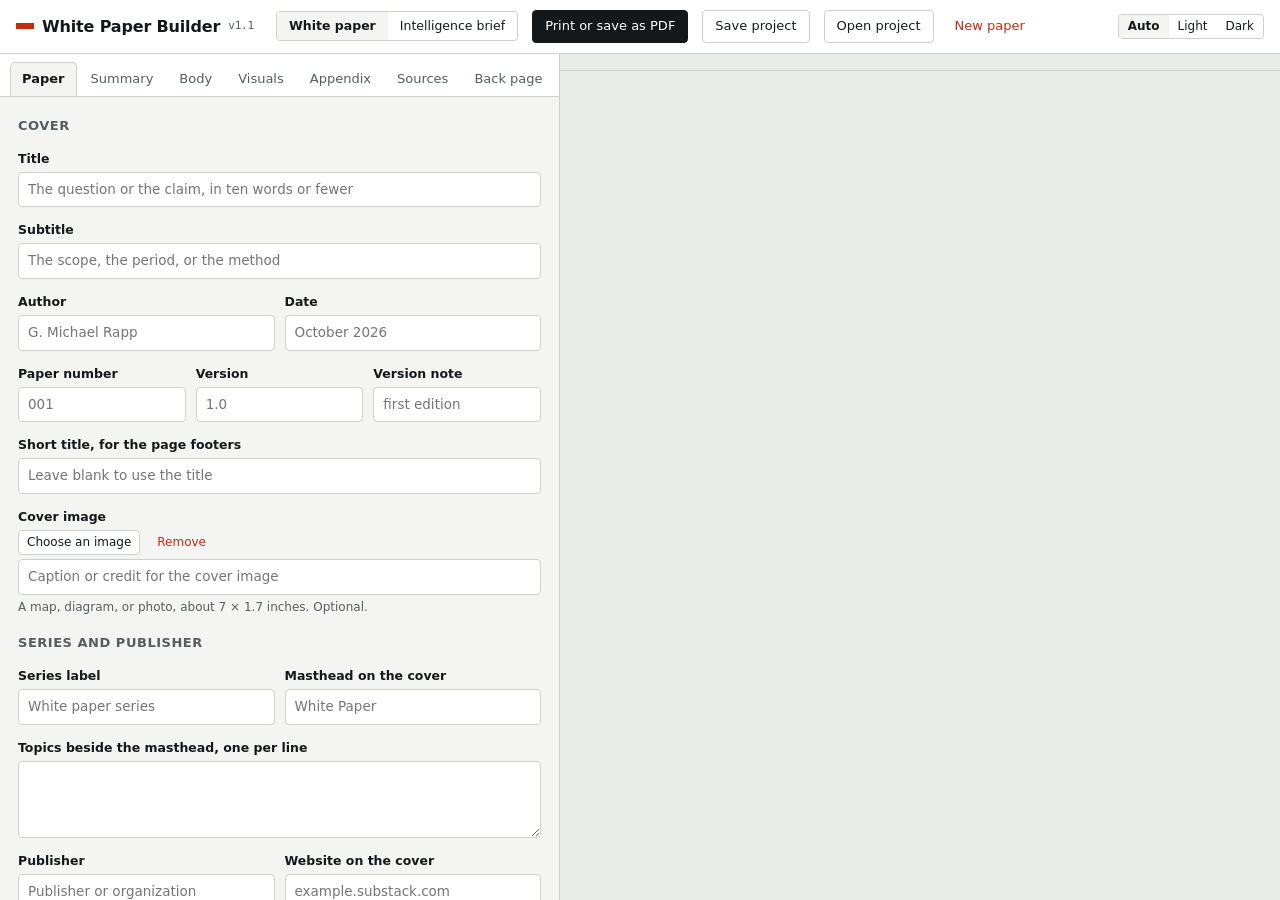
==== src/page.html @ c416ac26 "Organizing Files & Folders Reorg" ====
<!DOCTYPE html>
<html lang="en">
<head>
<meta charset="utf-8">
<!--
  White Paper Builder
  Copyright (c) 2026 G. Michael Rapp. MIT License; see LICENSE.

  Contains Paged.js (c) Coko Foundation, MIT License; the OSINT Citation Generator core,
  MIT License; IBM Plex fonts (c) IBM Corp., EB Garamond (c) The EB Garamond Project Authors,
  and Cormorant Garamond (c) The Cormorant Project Authors, SIL Open Font License 1.1. See NOTICE.md.
-->
<meta name="viewport" content="width=device-width, initial-scale=1">
<meta name="description" content="Write a white paper or an intelligence brief and get print-ready pages: cover, contents, numbered sections or stories, footnotes, OSINT citations, charts, tables, appendices, and page numbers. Runs entirely in your browser.">
<title>White Paper Builder</title>
<link rel="icon" href="data:image/svg+xml,%3Csvg xmlns='http://www.w3.org/2000/svg' viewBox='0 0 32 32'%3E%3Crect width='32' height='32' rx='5' fill='%2315181B'/%3E%3Crect x='7' y='7' width='8' height='3' fill='%23C42A14'/%3E%3Crect x='7' y='13' width='18' height='2' fill='%23F4F5F2'/%3E%3Crect x='7' y='18' width='18' height='2' fill='%23F4F5F2'/%3E%3Crect x='7' y='23' width='12' height='2' fill='%23F4F5F2'/%3E%3C/svg%3E">
<style id="fonts">
/*FONTS*/
</style>
<style>
:root {
  --bg: #E9EBE7; --surface: #FFFFFF; --ink: #15181B; --muted: #565C61; --line: #CDD1CB; --soft: #F4F5F2;
  --accent: #C42A14; --accent-ink: #FFFFFF; --accent-soft: #F7E3DF; --ok: #2A6637; --fix: #9E2219; --fix-bg: #FBE3E0; --check: #6F4B00; --check-bg: #FBEDC4; --note: #35566B; --note-bg: #E3EDF3;
  --ui: system-ui, -apple-system, 'Segoe UI', Roboto, 'Helvetica Neue', Arial, sans-serif; --mono: 'Plex Mono', ui-monospace, Menlo, Consolas, monospace;
}
@media (prefers-color-scheme: dark) {
  :root:not([data-theme="light"]) { --bg: #101213; --surface: #1A1D1F; --ink: #E6E8E4; --muted: #9CA3A7; --line: #30363A; --soft: #23272A; --accent: #F0806D; --accent-ink: #1A0B08; --accent-soft: #3A201B; --ok: #8FD19E; --fix: #FFA79C; --fix-bg: #3F1D1A; --check: #F2CD6B; --check-bg: #3A2E10; --note: #A9C9DB; --note-bg: #1C323E; color-scheme: dark; }
}
:root[data-theme="dark"] { --bg: #101213; --surface: #1A1D1F; --ink: #E6E8E4; --muted: #9CA3A7; --line: #30363A; --soft: #23272A; --accent: #F0806D; --accent-ink: #1A0B08; --accent-soft: #3A201B; --ok: #8FD19E; --fix: #FFA79C; --fix-bg: #3F1D1A; --check: #F2CD6B; --check-bg: #3A2E10; --note: #A9C9DB; --note-bg: #1C323E; color-scheme: dark; }
html, body { margin: 0; height: 100%; }
body { background: var(--bg); color: var(--ink); font-family: var(--ui); font-size: 14px; line-height: 1.45; }
[hidden] { display: none !important; }
#app { height: 100%; display: grid; grid-template-rows: auto minmax(0, 1fr); }
#app .bar { display: flex; flex-wrap: wrap; align-items: center; gap: 8px 14px; padding: 10px 16px; background: var(--surface); border-bottom: 1px solid var(--line); }
#app .bar h1 { margin: 0 8px 0 0; font-size: 16px; font-weight: 650; letter-spacing: -0.01em; display: flex; align-items: center; gap: 8px; }
#app .bar h1 .mk { width: 18px; height: 6px; background: var(--accent); display: inline-block; }
#app .bar .ver { font-family: var(--mono); font-size: 11px; font-weight: 500; color: var(--muted); }
#app .bar .grow { flex: 1 1 auto; }
#app .btn { font: inherit; font-size: 13px; font-weight: 500; padding: 6px 12px; border-radius: 4px; border: 1px solid var(--line); background: var(--surface); color: var(--ink); cursor: pointer; white-space: nowrap; }
#app .btn:hover { border-color: var(--ink); }
#app .btn:disabled { opacity: 0.5; cursor: default; }
#app .btn.primary { background: var(--ink); border-color: var(--ink); color: var(--surface); }
#app .btn.small { font-size: 12px; padding: 3px 8px; }
#app .btn.quiet { background: transparent; border-color: transparent; color: var(--accent); padding-inline: 6px; }
#app .btn.danger { color: var(--fix); }
#app .seg { display: inline-flex; border: 1px solid var(--line); border-radius: 4px; overflow: hidden; }
#app .seg label { position: relative; font-size: 12px; }
#app .seg input { position: absolute; opacity: 0; inset: 0; margin: 0; cursor: pointer; }
#app .seg span { display: block; padding: 3px 9px; }
#app .seg input:checked + span { background: var(--soft); font-weight: 600; }
#app .part { display: contents; }
#app .seg.kind span { padding: 5px 12px; font-size: 12.5px; }
#app .seg input:focus-visible + span { outline: 2px solid var(--accent); outline-offset: -2px; }
:focus-visible { outline: 2px solid var(--accent); outline-offset: 1px; }
#app .main { min-height: 0; display: grid; grid-template-columns: minmax(380px, 560px) minmax(0, 1fr); }
#app .editor { min-height: 0; display: grid; grid-template-rows: auto minmax(0, 1fr); background: var(--surface); border-right: 1px solid var(--line); }
#app .tabs { display: flex; gap: 2px; padding: 8px 10px 0; border-bottom: 1px solid var(--line); overflow-x: auto; }
#app .tabs button { font: inherit; font-size: 13px; padding: 7px 11px; border: 1px solid transparent; border-bottom: 0; border-radius: 5px 5px 0 0; background: transparent; color: var(--muted); cursor: pointer; white-space: nowrap; }
#app .tabs button[aria-selected="true"] { background: var(--soft); border-color: var(--line); color: var(--ink); font-weight: 600; margin-bottom: -1px; border-bottom: 1px solid var(--soft); }
#app .panes { min-height: 0; overflow: auto; background: var(--soft); }
#app .pane { padding: 16px 18px 40px; display: flex; flex-direction: column; gap: 14px; }
#app .pane h2 { margin: 4px 0 0; font-size: 13px; font-weight: 650; letter-spacing: 0.04em; text-transform: uppercase; color: var(--muted); }
#app .field { display: flex; flex-direction: column; gap: 4px; min-width: 0; }
#app .field > label, #app .field .label { font-size: 12.5px; font-weight: 600; }
#app .hint { margin: 0; font-size: 12px; color: var(--muted); }
#app .row { display: grid; grid-template-columns: repeat(auto-fit, minmax(130px, 1fr)); gap: 10px; }
#app input[type="text"], #app input[type="url"], #app textarea, #app select { font: inherit; font-size: 13.5px; color: var(--ink); background: var(--surface); border: 1px solid var(--line); border-radius: 4px; padding: 7px 9px; width: 100%; min-width: 0; box-sizing: border-box; }
#app textarea { resize: vertical; line-height: 1.5; }
#app textarea.code { font-family: var(--mono); font-size: 12.5px; line-height: 1.6; tab-size: 2; }
#app textarea.big { min-height: 420px; }
#app input[type="color"] { width: 44px; height: 30px; padding: 0 2px; border: 1px solid var(--line); border-radius: 4px; background: var(--surface); }
#app .check { display: flex; gap: 8px; align-items: flex-start; font-size: 13px; }
#app .check input { margin-top: 2px; }
#app .toolbar { display: flex; flex-wrap: wrap; gap: 4px; position: sticky; top: 0; z-index: 2; padding: 6px 0; background: var(--soft); }
#app .toolbar .btn { font-size: 12px; padding: 3px 8px; }
#app details.help { border: 1px solid var(--line); border-radius: 5px; background: var(--surface); padding: 8px 12px; font-size: 12.5px; }
#app details.help summary { cursor: pointer; font-weight: 600; }
#app details.help table { width: 100%; border-collapse: collapse; margin-top: 8px; }
#app details.help td { padding: 4px 6px; border-top: 1px solid var(--line); vertical-align: top; }
#app details.help td:first-child { font-family: var(--mono); font-size: 12px; white-space: nowrap; }
#app .card { border: 1px solid var(--line); border-radius: 6px; background: var(--surface); padding: 12px; display: flex; flex-direction: column; gap: 10px; }
#app .card .top { display: flex; align-items: center; gap: 8px; }
#app .card .top .k { font-family: var(--mono); font-size: 12px; color: var(--muted); }
#app .card .top .grow { flex: 1; }
#app .srcs { display: flex; flex-direction: column; gap: 8px; }
#app .src { border: 1px solid var(--line); border-radius: 6px; background: var(--surface); padding: 8px 10px; display: grid; grid-template-columns: minmax(0, 1fr) auto; gap: 6px 10px; align-items: start; }
#app .src .key { font-family: var(--mono); font-size: 12.5px; width: 100%; padding: 3px 6px; }
#app .src .txt { grid-column: 1 / -1; font-family: 'Plex Serif', Georgia, serif; font-size: 13px; line-height: 1.45; overflow-wrap: anywhere; }
#app .src .acts { display: flex; gap: 4px; }
#app .filemsg { font-size: 12.5px; color: var(--ok); margin: 0; } .filemsg.bad { color: var(--fix); } .filemsg:empty { display: none; }
#app .view { min-height: 0; display: grid; grid-template-rows: auto minmax(0, 1fr); }
#app .viewbar { display: flex; flex-wrap: wrap; align-items: center; gap: 8px 14px; padding: 8px 16px; border-bottom: 1px solid var(--line); background: var(--bg); font-size: 12.5px; color: var(--muted); }
#app .viewbar .stat b { color: var(--ink); font-weight: 600; }
#app .viewbar .busy { color: var(--accent); }
#app .checks { margin: 0; padding: 0 16px; list-style: none; display: flex; flex-direction: column; gap: 5px; }
#app .checks li { display: grid; grid-template-columns: 52px minmax(0, 1fr); gap: 8px; align-items: start; font-size: 12.5px; color: var(--ink); }
#app .checks li button { font: inherit; border: 0; background: none; padding: 0; text-align: left; color: inherit; cursor: pointer; }
#app .checks li button:hover { text-decoration: underline; }
#app .tag { font-family: var(--mono); font-size: 10px; letter-spacing: 0.06em; text-transform: uppercase; padding: 1px 0; border-radius: 3px; text-align: center; margin-top: 1px; }
#app .tag.fix { background: var(--fix-bg); color: var(--fix); } .tag.check { background: var(--check-bg); color: var(--check); } .tag.note { background: var(--note-bg); color: var(--note); }
#app .checkwrap { padding: 8px 0 10px; border-bottom: 1px solid var(--line); background: var(--bg); max-height: 160px; overflow: auto; }
#app .checkwrap:empty { display: none; }
#app .scroller { min-height: 0; overflow: auto; padding: 20px 0 60px; }
#pages { margin: 0 auto; }
#pages .pagedjs_pages { display: flex; flex-direction: column; align-items: center; gap: 24px; }
#pages .pagedjs_page { box-shadow: 0 1px 3px rgba(0, 0, 0, 0.18), 0 6px 24px rgba(0, 0, 0, 0.08); }
#stage { position: absolute; left: -20000px; top: 0; width: 900px; visibility: hidden; }
#app .empty-view { margin: 40px auto; max-width: 420px; text-align: center; color: var(--muted); }
#app .status { min-height: 1.4em; font-size: 12.5px; color: var(--ok); }
#app .status.bad { color: var(--fix); }
@media (max-width: 900px) {
  #app { height: auto; }
  #app .main { grid-template-columns: minmax(0, 1fr); }
  #app .editor { border-right: 0; }
  #app .panes { overflow: visible; }
  #app .scroller { overflow-x: auto; }
}
@media print {
  html, body { height: auto; background: none; }
  #app { display: block; height: auto; }
  #app .bar, #app .editor, #app .viewbar, #app .checkwrap, #stage, #app .empty-view { display: none !important; }
  #app .main, #app .view { display: block; }
  #app .scroller { overflow: visible; padding: 0; }
  #pages { zoom: 1 !important; width: auto !important; }
  #pages .pagedjs_pages { display: block; }
  #pages .pagedjs_page { box-shadow: none; }
}
</style>
<script>
(function () { try { var t = JSON.parse(localStorage.getItem('wpb-theme-v1')); if (t === 'light' || t === 'dark') document.documentElement.setAttribute('data-theme', t); } catch (e) {} })();
</script>
</head>
<body>
<div id="app">
  <header class="bar">
    <h1><span class="mk"></span>White Paper Builder <span class="ver">v1.1</span></h1>
    <span class="seg kind" role="radiogroup" aria-label="What you are making">
      <label><input type="radio" name="kind" id="kindPaper" value="paper" checked><span>White paper</span></label>
      <label><input type="radio" name="kind" id="kindBrief" value="brief"><span>Intelligence brief</span></label>
    </span>
    <button type="button" class="btn primary" id="printBtn">Print or save as PDF</button>
    <button type="button" class="btn" id="saveBtn">Save project</button>
    <button type="button" class="btn" id="openBtn">Open project</button>
    <button type="button" class="btn quiet" id="newBtn">New paper</button>
    <input type="file" id="openPick" accept=".json,application/json" hidden>
    <span class="status" id="status" role="status"></span>
    <span class="grow"></span>
    <span class="seg" role="radiogroup" aria-label="Editor theme">
      <label><input type="radio" name="theme" id="themeAuto" value="auto" checked><span>Auto</span></label>
      <label><input type="radio" name="theme" id="themeLight" value="light"><span>Light</span></label>
      <label><input type="radio" name="theme" id="themeDark" value="dark"><span>Dark</span></label>
    </span>
  </header>

  <div class="main">
    <section class="editor" aria-label="Editor">
      <div class="tabs" role="tablist" id="tabs">
        <button type="button" role="tab" data-tab="paper" aria-selected="true">Paper</button>
        <button type="button" role="tab" data-tab="summary" aria-selected="false" data-only="paper">Summary</button>
        <button type="button" role="tab" data-tab="body" aria-selected="false">Body</button>
        <button type="button" role="tab" data-tab="visuals" aria-selected="false">Visuals</button>
        <button type="button" role="tab" data-tab="appendix" aria-selected="false" data-only="paper">Appendix</button>
        <button type="button" role="tab" data-tab="sources" aria-selected="false">Sources</button>
        <button type="button" role="tab" data-tab="back" aria-selected="false" data-only="paper">Back page</button>
      </div>
      <div class="panes" id="panes">

        <div class="pane" data-pane="paper">
          <div class="part" data-only="brief" hidden>
          <h2>Cover</h2>
          <div class="row">
            <div class="field"><label for="m-briefName">Name of the brief</label><input type="text" id="m-briefName" data-k="meta.briefName" placeholder="Global Warning"></div>
            <div class="field"><label for="m-bnumber">Brief number</label><input type="text" id="m-bnumber" data-k="meta.number" placeholder="030"></div>
            <div class="field"><label for="m-bdate">Date</label><input type="text" id="m-bdate" data-k="meta.date" placeholder="October 2026"></div>
          </div>
          <div class="field"><span class="label">Cover photo</span>
            <div class="row" style="grid-template-columns:auto auto 1fr;align-items:center"><button type="button" class="btn small" id="bcoverPick">Choose a photo</button><button type="button" class="btn small quiet" id="bcoverClear">Remove</button><span class="hint" id="bcoverInfo"></span></div>
            <input type="text" id="m-bcoverCaption" data-k="meta.coverCaption" placeholder="Photo credit (optional): photographer, source">
            <p class="hint">The photo fills the whole cover, to every edge. Upright, and at least 1700 pixels wide, prints best. The name and date sit on a dark fade at the bottom.</p></div>
          <h2>Inside</h2>
          <div class="field"><label for="m-colophon">Colophon, under "In this brief"</label><textarea id="m-colophon" data-k="meta.colophon" rows="3" placeholder="Who publishes the brief, alongside what, and the copyright line."></textarea></div>
          <div class="field"><label for="m-matterLabel">Heading of the why-it-matters box</label><input type="text" id="m-matterLabel" data-k="meta.matterLabel" placeholder="So, why does this matter?"></div>
          <div class="field"><label for="m-sourcesNote">Note under "Sources"</label><textarea id="m-sourcesNote" data-k="meta.sourcesNote" rows="2"></textarea><p class="hint">The sources print on the last page, numbered in the order they are first cited.</p></div>
          <h2>Look</h2>
          <div class="field"><label for="m-baccent">Accent color</label><input type="color" id="m-baccent" data-k="meta.accent"></div>
          </div>

          <div class="part" data-only="paper">
          <h2>Cover</h2>
          <div class="field"><label for="m-title">Title</label><input type="text" id="m-title" data-k="meta.title" placeholder="The question or the claim, in ten words or fewer"></div>
          <div class="field"><label for="m-subtitle">Subtitle</label><input type="text" id="m-subtitle" data-k="meta.subtitle" placeholder="The scope, the period, or the method"></div>
          <div class="row">
            <div class="field"><label for="m-author">Author</label><input type="text" id="m-author" data-k="meta.author" placeholder="G. Michael Rapp"></div>
            <div class="field"><label for="m-date">Date</label><input type="text" id="m-date" data-k="meta.date" placeholder="October 2026"></div>
          </div>
          <div class="row">
            <div class="field"><label for="m-number">Paper number</label><input type="text" id="m-number" data-k="meta.number" placeholder="001"></div>
            <div class="field"><label for="m-version">Version</label><input type="text" id="m-version" data-k="meta.version" placeholder="1.0"></div>
            <div class="field"><label for="m-versionNote">Version note</label><input type="text" id="m-versionNote" data-k="meta.versionNote" placeholder="first edition"></div>
          </div>
          <div class="field"><label for="m-shortTitle">Short title, for the page footers</label><input type="text" id="m-shortTitle" data-k="meta.shortTitle" placeholder="Leave blank to use the title"></div>
          <div class="field"><span class="label">Cover image</span>
            <div class="row" style="grid-template-columns:auto auto 1fr;align-items:center"><button type="button" class="btn small" id="coverPick">Choose an image</button><button type="button" class="btn small quiet" id="coverClear">Remove</button><span class="hint" id="coverInfo"></span></div>
            <input type="file" id="coverFile" accept="image/png,image/jpeg,image/gif,image/webp,image/svg+xml" hidden>
            <input type="text" id="m-coverCaption" data-k="meta.coverCaption" placeholder="Caption or credit for the cover image">
            <p class="hint">A map, diagram, or photo, about 7 × 1.7 inches. Optional.</p></div>
          <h2>Series and publisher</h2>
          <div class="row">
            <div class="field"><label for="m-series">Series label</label><input type="text" id="m-series" data-k="meta.series" placeholder="White paper series"></div>
            <div class="field"><label for="m-masthead">Masthead on the cover</label><input type="text" id="m-masthead" data-k="meta.masthead" placeholder="White Paper"></div>
          </div>
          <div class="field"><label for="m-tagline">Topics beside the masthead, one per line</label><textarea id="m-tagline" data-k="meta.tagline" rows="3"></textarea></div>
          <div class="row">
            <div class="field"><label for="m-publisher">Publisher</label><input type="text" id="m-publisher" data-k="meta.publisher" placeholder="Publisher or organization"></div>
            <div class="field"><label for="m-site">Website on the cover</label><input type="text" id="m-site" data-k="meta.site" placeholder="example.substack.com"></div>
          </div>
          <div class="field"><label for="m-url">Link to this paper, for "Cite as"</label><input type="url" id="m-url" data-k="meta.url" placeholder="https://example.substack.com/p/..."></div>
          <div class="field"><label for="m-aboutSeries">About the series (a box on the contents page)</label><textarea id="m-aboutSeries" data-k="aboutSeries" rows="3" placeholder="Two or three sentences: what the papers cover, who writes them, and how often a new one appears."></textarea></div>
          <h2>Look</h2>
          <div class="row" style="align-items:end">
            <div class="field"><label for="m-accent">Accent color</label><input type="color" id="m-accent" data-k="meta.accent"></div>
            <div class="field"><label for="m-paper">Page color</label><select id="m-paper" data-k="meta.paper"><option value="tinted">Off-white, as designed</option><option value="white">White, saves ink</option></select></div>
          </div>
          <label class="check"><input type="checkbox" id="m-sectionBreaks" data-k="meta.sectionBreaks"> <span>Start each numbered section on a new page</span></label>
          </div>
        </div>

        <div class="pane" data-pane="summary" hidden>
          <p class="hint">One page, about 300 words. Notes and citations work here too.</p>
          <div class="field"><label for="s-lead">The problem in brief</label><textarea id="s-lead" data-k="summary.lead" class="code" rows="6" data-cite></textarea><p class="hint">What is happening, and why it will still matter in five years. A blank line starts a new paragraph.</p></div>
          <div class="field"><label for="s-findings">Key findings, one per line</label><textarea id="s-findings" data-k="summary.findings" class="code" rows="5" data-cite></textarea><p class="hint">The main claim, the strongest evidence, and the consequence readers are most likely to miss. Numbered 01, 02, 03.</p></div>
          <div class="field"><label for="s-recs">Recommendations, one per line</label><textarea id="s-recs" data-k="summary.recommendations" class="code" rows="4" data-cite></textarea><p class="hint">Who should act, and what they should do. Numbered R1, R2, R3.</p></div>
        </div>

        <div class="pane" data-pane="body" hidden>
          <div class="toolbar" data-for="body"></div>
          <textarea id="t-body" data-k="body" class="code big" spellcheck="true" data-cite aria-label="Body text"></textarea>
          <details class="help" open><summary id="helpTitle">How to write the body</summary><table id="helpTable"></table></details>
        </div>

        <div class="pane" data-pane="visuals" hidden>
          <p class="hint">Charts, tables, timelines, key numbers, and images. Give each one a short name, then place it in the body or an appendix with [[name]] on a line of its own. Figures and tables are numbered in the order they appear.</p>
          <div class="row" id="addVisual"></div>
          <div id="visList" style="display:flex;flex-direction:column;gap:12px"></div>
        </div>

        <div class="pane" data-pane="appendix" hidden>
          <p class="hint">Each # heading starts Appendix A, B, C. ## headings are numbered A.1, A.2. [[rating-key]] adds the source rating key table.</p>
          <div class="toolbar" data-for="appendix"></div>
          <textarea id="t-appendix" data-k="appendix" class="code big" spellcheck="true" data-cite aria-label="Appendix text"></textarea>
        </div>

        <div class="pane" data-pane="sources" hidden>
          <p class="hint">Cite sources from your OSINT Citation Generator lists. In the generator, save your list to a file; open that file here. Each source gets a short key.</p>
          <p class="hint" data-only="paper">Write [@key] or [@key, p. 45] in the text: the first citation of a source prints in full in a footnote, later ones in short form.</p>
          <p class="hint" data-only="brief" hidden>Write [@key] in a story where you use the source. Nothing prints there: the source joins the numbered list on the last page, in order of first citation. [ORIGINAL STORY: @key] puts that label in front of its entry.</p>
          <div class="row" style="grid-template-columns:auto auto 1fr;align-items:center">
            <button type="button" class="btn" id="srcOpen">Open an OSINT list file</button>
            <button type="button" class="btn quiet" id="srcAddTyped">Add a source by hand</button>
            <span></span>
          </div>
          <input type="file" id="srcPick" accept=".json,application/json" multiple hidden>
          <p class="filemsg" id="srcMsg" role="status"></p>
          <div class="card" id="typedForm" hidden>
            <div class="field"><label for="ty-key">Key</label><input type="text" id="ty-key" placeholder="beckley-unrivaled"></div>
            <div class="field"><label for="ty-full">Full citation, as the first note should read</label><textarea id="ty-full" rows="3" placeholder='Michael Beckley, *Unrivaled* [Monograph] (Cornell University Press: 2018).'></textarea></div>
            <div class="field"><label for="ty-short">Short form, for later notes</label><input type="text" id="ty-short" placeholder="Beckley, *Unrivaled*."></div>
            <div class="row" style="grid-template-columns:auto auto 1fr"><button type="button" class="btn small primary" id="tySave">Add source</button><button type="button" class="btn small quiet" id="tyCancel">Cancel</button></div>
            <p class="hint">Use *asterisks* for italics. A page number in [@key, p. 4] goes before the final period.</p>
          </div>
          <div class="srcs" id="srcList"></div>
          <p class="hint" id="srcEmpty">No sources yet. You can still write notes by hand with ^[note text].</p>
        </div>

        <div class="pane" data-pane="back" hidden>
          <label class="check"><input type="checkbox" id="b-include" data-k="back.include"> <span>Add the "About this paper" page at the end</span></label>
          <div class="field"><label for="b-bio">Author biography</label><textarea id="b-bio" data-k="back.bio" rows="3" placeholder="Two sentences: background, and what qualifies the author to write this paper."></textarea></div>
          <div class="field"><label for="b-history">Version history, one per line: version | date | change</label><textarea id="b-history" data-k="back.history" class="code" rows="3" placeholder="1.0 | October 13, 2026 | First publication"></textarea></div>
          <div class="field"><label for="b-series">In this series, one per line: number | title | status or date</label><textarea id="b-series" data-k="back.series" class="code" rows="4" placeholder="001 | This paper's title | This paper"></textarea></div>
          <div class="field"><label for="b-license">Reuse and licensing terms</label><input type="text" id="b-license" data-k="back.license" placeholder="© 2026 Publisher name. All rights reserved."></div>
          <p class="hint">The "Cite as" line is built from the title, author, number, version, publisher, date, and link under Paper.</p>
        </div>
      </div>
    </section>

    <section class="view" aria-label="Pages">
      <div>
        <div class="viewbar"><span class="stat" id="viewStats"></span><span class="busy" id="busy" hidden>Laying out pages…</span></div>
        <ul class="checks checkwrap" id="checks" aria-label="Checks"></ul>
      </div>
      <div class="scroller" id="scroller"><div id="pages"></div><p class="empty-view" id="emptyView" hidden></p></div>
    </section>
  </div>
</div>
<div id="stage" aria-hidden="true"></div>

<script type="text/plain" id="paper-css">/*PAPERCSS*/</script>
<script type="text/plain" id="brief-css">/*BRIEFCSS*/</script>
<script id="pagedjs">/*PAGED*/</script>
<script id="osint">/*OSINT*/</script>
<script id="core">/*CORE*/</script>
<script id="ui">/*UI*/</script>
</body>
</html>
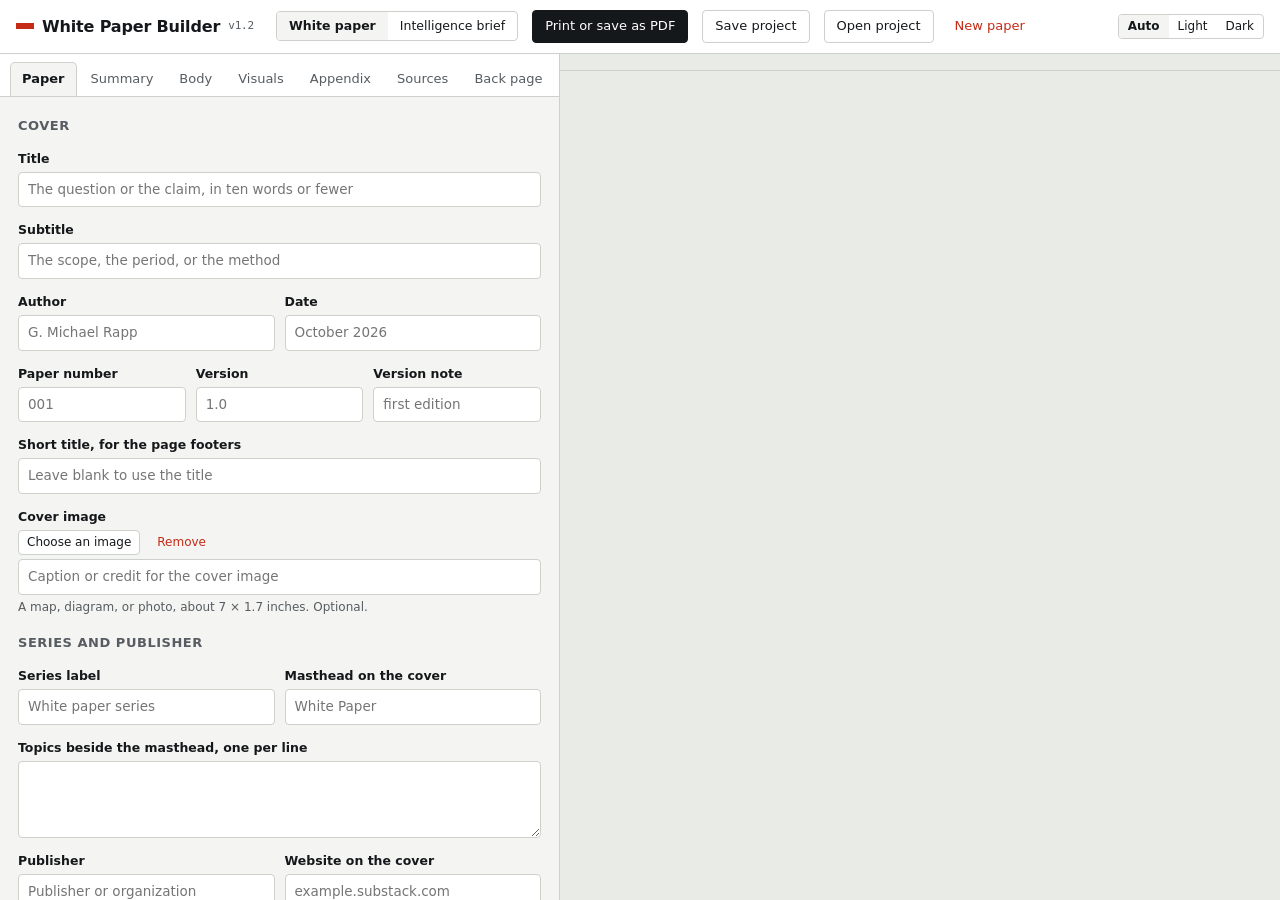
==== commit f9530f4a: "Updating Files v.1.2 Files and folders updated for v.1.2." ====
--- a/src/page.html
+++ b/src/page.html
@@ -133,7 +133,7 @@
 <body>
 <div id="app">
   <header class="bar">
-    <h1><span class="mk"></span>White Paper Builder <span class="ver">v1.1</span></h1>
+    <h1><span class="mk"></span>White Paper Builder <span class="ver">v1.2</span></h1>
     <span class="seg kind" role="radiogroup" aria-label="What you are making">
       <label><input type="radio" name="kind" id="kindPaper" value="paper" checked><span>White paper</span></label>
       <label><input type="radio" name="kind" id="kindBrief" value="brief"><span>Intelligence brief</span></label>
@@ -181,6 +181,7 @@
           <div class="field"><label for="m-colophon">Colophon, under "In this brief"</label><textarea id="m-colophon" data-k="meta.colophon" rows="3" placeholder="Who publishes the brief, alongside what, and the copyright line."></textarea></div>
           <div class="field"><label for="m-matterLabel">Heading of the why-it-matters box</label><input type="text" id="m-matterLabel" data-k="meta.matterLabel" placeholder="So, why does this matter?"></div>
           <div class="field"><label for="m-sourcesNote">Note under "Sources"</label><textarea id="m-sourcesNote" data-k="meta.sourcesNote" rows="2"></textarea><p class="hint">The sources print on the last page, numbered in the order they are first cited.</p></div>
+          <label class="check"><input type="checkbox" id="m-citeMarks" data-k="meta.citeMarks"> <span>Show each citation's source number in the text, linked to its entry under Sources. Notes are then marked *, †, ‡ so the two are not confused.</span></label>
           <h2>Look</h2>
           <div class="field"><label for="m-baccent">Accent color</label><input type="color" id="m-baccent" data-k="meta.accent"></div>
           </div>
@@ -253,7 +254,7 @@
         <div class="pane" data-pane="sources" hidden>
           <p class="hint">Cite sources from your OSINT Citation Generator lists. In the generator, save your list to a file; open that file here. Each source gets a short key.</p>
           <p class="hint" data-only="paper">Write [@key] or [@key, p. 45] in the text: the first citation of a source prints in full in a footnote, later ones in short form.</p>
-          <p class="hint" data-only="brief" hidden>Write [@key] in a story where you use the source. Nothing prints there: the source joins the numbered list on the last page, in order of first citation. [ORIGINAL STORY: @key] puts that label in front of its entry.</p>
+          <p class="hint" data-only="brief" hidden>Write [@key] in a story where you use the source. A small source number prints there, linked to the source's entry in the numbered list on the last page; sources are numbered in order of first citation. [ORIGINAL STORY: @key] puts that label in front of its entry. You can turn the numbers off under Brief.</p>
           <div class="row" style="grid-template-columns:auto auto 1fr;align-items:center">
             <button type="button" class="btn" id="srcOpen">Open an OSINT list file</button>
             <button type="button" class="btn quiet" id="srcAddTyped">Add a source by hand</button>
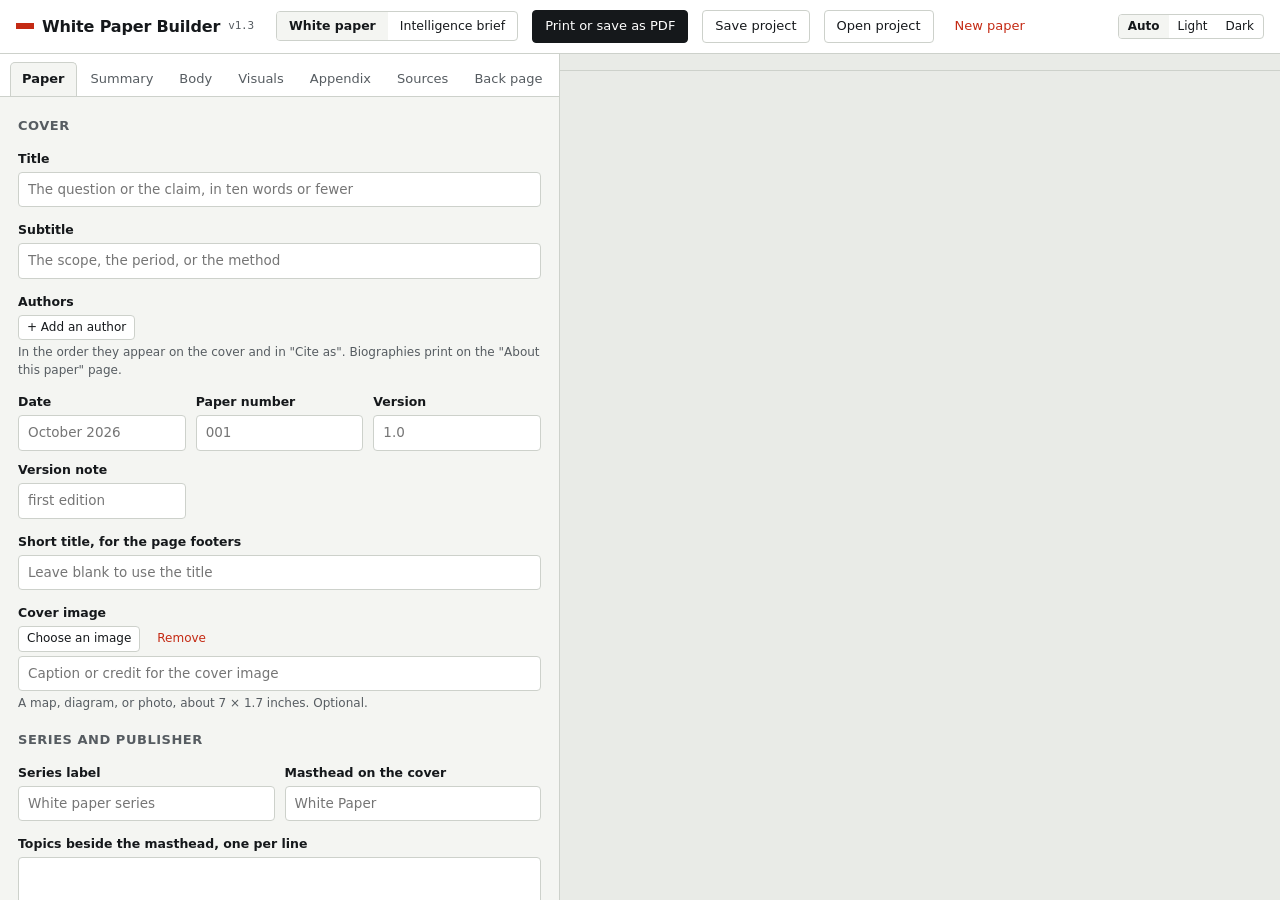
==== commit f76fb804: "Update for Biography Fields Updated biography fields." ====
--- a/src/page.html
+++ b/src/page.html
@@ -82,6 +82,13 @@
 #app .card .top { display: flex; align-items: center; gap: 8px; }
 #app .card .top .k { font-family: var(--mono); font-size: 12px; color: var(--muted); }
 #app .card .top .grow { flex: 1; }
+#app .authors { display: flex; flex-direction: column; gap: 8px; }
+#app .authors:empty { display: none; }
+#app .author { border: 1px solid var(--line); border-radius: 6px; background: var(--surface); padding: 10px; display: flex; flex-direction: column; gap: 8px; }
+#app .author .top { display: flex; align-items: center; gap: 6px; }
+#app .author .top .nm { flex: 1 1 auto; }
+#app .author .top .num { font-family: var(--mono); font-size: 12px; color: var(--muted); min-width: 16px; }
+#app .author .check { font-size: 12.5px; }
 #app .srcs { display: flex; flex-direction: column; gap: 8px; }
 #app .src { border: 1px solid var(--line); border-radius: 6px; background: var(--surface); padding: 8px 10px; display: grid; grid-template-columns: minmax(0, 1fr) auto; gap: 6px 10px; align-items: start; }
 #app .src .key { font-family: var(--mono); font-size: 12.5px; width: 100%; padding: 3px 6px; }
@@ -133,7 +140,7 @@
 <body>
 <div id="app">
   <header class="bar">
-    <h1><span class="mk"></span>White Paper Builder <span class="ver">v1.2</span></h1>
+    <h1><span class="mk"></span>White Paper Builder <span class="ver">v1.3</span></h1>
     <span class="seg kind" role="radiogroup" aria-label="What you are making">
       <label><input type="radio" name="kind" id="kindPaper" value="paper" checked><span>White paper</span></label>
       <label><input type="radio" name="kind" id="kindBrief" value="brief"><span>Intelligence brief</span></label>
@@ -190,11 +197,12 @@
           <h2>Cover</h2>
           <div class="field"><label for="m-title">Title</label><input type="text" id="m-title" data-k="meta.title" placeholder="The question or the claim, in ten words or fewer"></div>
           <div class="field"><label for="m-subtitle">Subtitle</label><input type="text" id="m-subtitle" data-k="meta.subtitle" placeholder="The scope, the period, or the method"></div>
+          <div class="field"><span class="label">Authors</span>
+            <div class="authors" id="authorList"></div>
+            <div><button type="button" class="btn small" id="addAuthor">+ Add an author</button></div>
+            <p class="hint">In the order they appear on the cover and in "Cite as". Biographies print on the "About this paper" page.</p></div>
           <div class="row">
-            <div class="field"><label for="m-author">Author</label><input type="text" id="m-author" data-k="meta.author" placeholder="G. Michael Rapp"></div>
             <div class="field"><label for="m-date">Date</label><input type="text" id="m-date" data-k="meta.date" placeholder="October 2026"></div>
-          </div>
-          <div class="row">
             <div class="field"><label for="m-number">Paper number</label><input type="text" id="m-number" data-k="meta.number" placeholder="001"></div>
             <div class="field"><label for="m-version">Version</label><input type="text" id="m-version" data-k="meta.version" placeholder="1.0"></div>
             <div class="field"><label for="m-versionNote">Version note</label><input type="text" id="m-versionNote" data-k="meta.versionNote" placeholder="first edition"></div>
@@ -275,11 +283,11 @@
 
         <div class="pane" data-pane="back" hidden>
           <label class="check"><input type="checkbox" id="b-include" data-k="back.include"> <span>Add the "About this paper" page at the end</span></label>
-          <div class="field"><label for="b-bio">Author biography</label><textarea id="b-bio" data-k="back.bio" rows="3" placeholder="Two sentences: background, and what qualifies the author to write this paper."></textarea></div>
+          <p class="hint">Each author's biography is written under Paper, with the author's name.</p>
           <div class="field"><label for="b-history">Version history, one per line: version | date | change</label><textarea id="b-history" data-k="back.history" class="code" rows="3" placeholder="1.0 | October 13, 2026 | First publication"></textarea></div>
           <div class="field"><label for="b-series">In this series, one per line: number | title | status or date</label><textarea id="b-series" data-k="back.series" class="code" rows="4" placeholder="001 | This paper's title | This paper"></textarea></div>
           <div class="field"><label for="b-license">Reuse and licensing terms</label><input type="text" id="b-license" data-k="back.license" placeholder="© 2026 Publisher name. All rights reserved."></div>
-          <p class="hint">The "Cite as" line is built from the title, author, number, version, publisher, date, and link under Paper.</p>
+          <p class="hint">The "Cite as" line is built from the title, authors, number, version, publisher, date, and link under Paper.</p>
         </div>
       </div>
     </section>
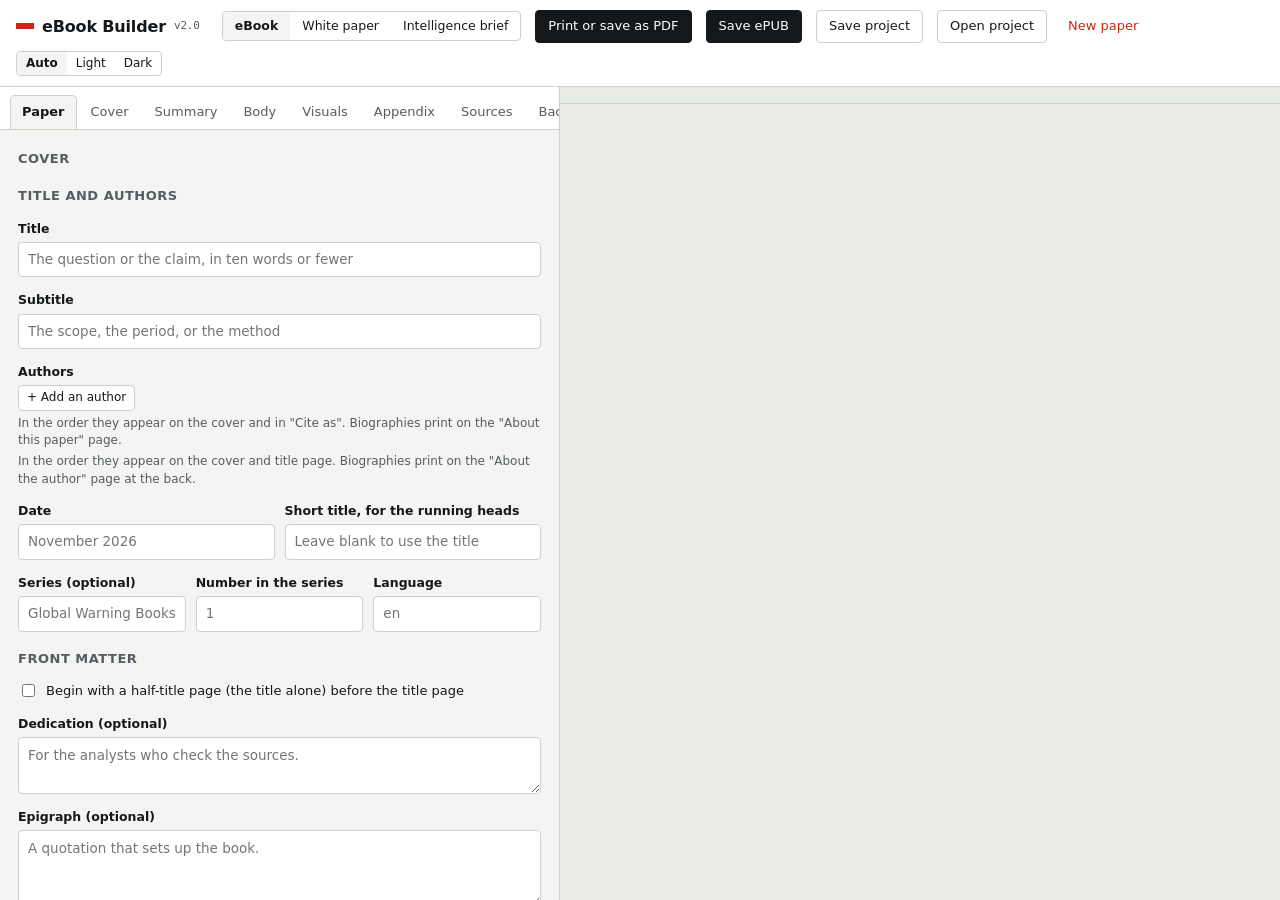
==== commit c300c066: "Revised" ====
--- a/src/page.html
+++ b/src/page.html
@@ -3,7 +3,7 @@
 <head>
 <meta charset="utf-8">
 <!--
-  White Paper Builder
+  eBook Builder (White Paper Builder, version 2)
   Copyright (c) 2026 G. Michael Rapp. MIT License; see LICENSE.
 
   Contains Paged.js (c) Coko Foundation, MIT License; the OSINT Citation Generator core,
@@ -11,8 +11,8 @@
   and Cormorant Garamond (c) The Cormorant Project Authors, SIL Open Font License 1.1. See NOTICE.md.
 -->
 <meta name="viewport" content="width=device-width, initial-scale=1">
-<meta name="description" content="Write a white paper or an intelligence brief and get print-ready pages: cover, contents, numbered sections or stories, footnotes, OSINT citations, charts, tables, appendices, and page numbers. Runs entirely in your browser.">
-<title>White Paper Builder</title>
+<meta name="description" content="Build an eBook, a white paper, or an intelligence brief: cover, front matter, contents, chapters, footnotes, OSINT citations, charts, and tables. Save it as a PDF, and an eBook as an ePUB too. Runs entirely in your browser.">
+<title>eBook Builder</title>
 <link rel="icon" href="data:image/svg+xml,%3Csvg xmlns='http://www.w3.org/2000/svg' viewBox='0 0 32 32'%3E%3Crect width='32' height='32' rx='5' fill='%2315181B'/%3E%3Crect x='7' y='7' width='8' height='3' fill='%23C42A14'/%3E%3Crect x='7' y='13' width='18' height='2' fill='%23F4F5F2'/%3E%3Crect x='7' y='18' width='18' height='2' fill='%23F4F5F2'/%3E%3Crect x='7' y='23' width='12' height='2' fill='%23F4F5F2'/%3E%3C/svg%3E">
 <style id="fonts">
 /*FONTS*/
@@ -94,6 +94,24 @@
 #app .src .key { font-family: var(--mono); font-size: 12.5px; width: 100%; padding: 3px 6px; }
 #app .src .txt { grid-column: 1 / -1; font-family: 'Plex Serif', Georgia, serif; font-size: 13px; line-height: 1.45; overflow-wrap: anywhere; }
 #app .src .acts { display: flex; gap: 4px; }
+#app .cover-grid { display: grid; grid-template-columns: minmax(150px, 220px) minmax(0, 1fr); gap: 16px; align-items: start; }
+#app .cover-prev { border: 1px solid var(--line); background: #1F2124; line-height: 0; box-shadow: 0 1px 3px rgba(0, 0, 0, 0.2), 0 6px 20px rgba(0, 0, 0, 0.12); }
+#app .cover-prev svg { display: block; width: 100%; height: auto; }
+#app .cover-ctl { display: flex; flex-direction: column; gap: 12px; min-width: 0; }
+#app .sliders { display: grid; gap: 6px; font-size: 12.5px; }
+#app .sliders label { display: grid; grid-template-columns: 112px minmax(0, 1fr); align-items: center; gap: 8px; }
+#app input[type="range"] { width: 100%; accent-color: var(--accent); }
+#app .sedit { border: 1px solid var(--accent); border-radius: 6px; background: var(--surface); padding: 12px; display: flex; flex-direction: column; gap: 10px; }
+#app .sedit .pv { border-radius: 4px; background: var(--soft); padding: 8px 10px; font-family: 'Plex Serif', Georgia, serif; font-size: 13px; line-height: 1.45; overflow-wrap: anywhere; }
+#app .sedit .pv .k { display: block; font-family: var(--ui); font-size: 11px; font-weight: 600; letter-spacing: 0.04em; text-transform: uppercase; color: var(--muted); margin-bottom: 2px; }
+#app .sedit .pv + .pv { margin-top: -4px; }
+#app .sedit ul.gchecks { margin: 0; padding-left: 18px; font-size: 12px; color: var(--check); }
+#app .sedit details { border-top: 1px solid var(--line); padding-top: 8px; }
+#app .sedit details summary { cursor: pointer; font-size: 12.5px; font-weight: 600; }
+#app .sedit details[open] > .inner { display: flex; flex-direction: column; gap: 10px; margin-top: 10px; }
+#app .sedit .access { display: flex; flex-wrap: wrap; gap: 4px 14px; }
+#app .src.editing { border-color: var(--accent); }
+@media (max-width: 1100px) { #app .cover-grid { grid-template-columns: minmax(0, 1fr); } #app .cover-prev { max-width: 240px; } }
 #app .filemsg { font-size: 12.5px; color: var(--ok); margin: 0; } .filemsg.bad { color: var(--fix); } .filemsg:empty { display: none; }
 #app .view { min-height: 0; display: grid; grid-template-rows: auto minmax(0, 1fr); }
 #app .viewbar { display: flex; flex-wrap: wrap; align-items: center; gap: 8px 14px; padding: 8px 16px; border-bottom: 1px solid var(--line); background: var(--bg); font-size: 12.5px; color: var(--muted); }
@@ -134,18 +152,20 @@
 }
 </style>
 <script>
-(function () { try { var t = JSON.parse(localStorage.getItem('wpb-theme-v1')); if (t === 'light' || t === 'dark') document.documentElement.setAttribute('data-theme', t); } catch (e) {} })();
+(function () { try { var t = JSON.parse(localStorage.getItem('ebb-theme-v1')); if (t === 'light' || t === 'dark') document.documentElement.setAttribute('data-theme', t); } catch (e) {} })();
 </script>
 </head>
 <body>
 <div id="app">
   <header class="bar">
-    <h1><span class="mk"></span>White Paper Builder <span class="ver">v1.3</span></h1>
+    <h1><span class="mk"></span>eBook Builder <span class="ver">v2.0</span></h1>
     <span class="seg kind" role="radiogroup" aria-label="What you are making">
-      <label><input type="radio" name="kind" id="kindPaper" value="paper" checked><span>White paper</span></label>
+      <label><input type="radio" name="kind" id="kindBook" value="book" checked><span>eBook</span></label>
+      <label><input type="radio" name="kind" id="kindPaper" value="paper"><span>White paper</span></label>
       <label><input type="radio" name="kind" id="kindBrief" value="brief"><span>Intelligence brief</span></label>
     </span>
     <button type="button" class="btn primary" id="printBtn">Print or save as PDF</button>
+    <button type="button" class="btn primary" id="epubBtn" data-only="book">Save ePUB</button>
     <button type="button" class="btn" id="saveBtn">Save project</button>
     <button type="button" class="btn" id="openBtn">Open project</button>
     <button type="button" class="btn quiet" id="newBtn">New paper</button>
@@ -163,10 +183,11 @@
     <section class="editor" aria-label="Editor">
       <div class="tabs" role="tablist" id="tabs">
         <button type="button" role="tab" data-tab="paper" aria-selected="true">Paper</button>
+        <button type="button" role="tab" data-tab="cover" aria-selected="false" data-only="book">Cover</button>
         <button type="button" role="tab" data-tab="summary" aria-selected="false" data-only="paper">Summary</button>
         <button type="button" role="tab" data-tab="body" aria-selected="false">Body</button>
         <button type="button" role="tab" data-tab="visuals" aria-selected="false">Visuals</button>
-        <button type="button" role="tab" data-tab="appendix" aria-selected="false" data-only="paper">Appendix</button>
+        <button type="button" role="tab" data-tab="appendix" aria-selected="false" data-only="paper book">Appendix</button>
         <button type="button" role="tab" data-tab="sources" aria-selected="false">Sources</button>
         <button type="button" role="tab" data-tab="back" aria-selected="false" data-only="paper">Back page</button>
       </div>
@@ -193,14 +214,76 @@
           <div class="field"><label for="m-baccent">Accent color</label><input type="color" id="m-baccent" data-k="meta.accent"></div>
           </div>
 
-          <div class="part" data-only="paper">
-          <h2>Cover</h2>
+          <div class="part" data-only="paper book">
+          <h2 data-only="paper">Cover</h2>
+          <h2 data-only="book">Title and authors</h2>
           <div class="field"><label for="m-title">Title</label><input type="text" id="m-title" data-k="meta.title" placeholder="The question or the claim, in ten words or fewer"></div>
           <div class="field"><label for="m-subtitle">Subtitle</label><input type="text" id="m-subtitle" data-k="meta.subtitle" placeholder="The scope, the period, or the method"></div>
           <div class="field"><span class="label">Authors</span>
             <div class="authors" id="authorList"></div>
             <div><button type="button" class="btn small" id="addAuthor">+ Add an author</button></div>
-            <p class="hint">In the order they appear on the cover and in "Cite as". Biographies print on the "About this paper" page.</p></div>
+            <p class="hint" data-only="paper">In the order they appear on the cover and in "Cite as". Biographies print on the "About this paper" page.</p>
+            <p class="hint" data-only="book">In the order they appear on the cover and title page. Biographies print on the "About the author" page at the back.</p></div>
+          </div>
+
+          <div class="part" data-only="book">
+          <div class="row">
+            <div class="field"><label for="b-date">Date</label><input type="text" id="b-date" data-k="meta.date" placeholder="November 2026"></div>
+            <div class="field"><label for="b-short">Short title, for the running heads</label><input type="text" id="b-short" data-k="meta.shortTitle" placeholder="Leave blank to use the title"></div>
+          </div>
+          <div class="row">
+            <div class="field"><label for="b-series">Series (optional)</label><input type="text" id="b-series" data-k="book.series" placeholder="Global Warning Books"></div>
+            <div class="field"><label for="b-seriesNo">Number in the series</label><input type="text" id="b-seriesNo" data-k="book.seriesNo" placeholder="1"></div>
+            <div class="field"><label for="b-lang">Language</label><input type="text" id="b-lang" data-k="book.lang" list="langList" placeholder="en"><datalist id="langList"><option value="en">English</option><option value="en-US">English (US)</option><option value="en-GB">English (UK)</option><option value="es">Spanish</option><option value="fr">French</option><option value="de">German</option><option value="uk">Ukrainian</option><option value="ru">Russian</option></datalist></div>
+          </div>
+          <h2>Front matter</h2>
+          <label class="check"><input type="checkbox" id="b-halfTitle" data-k="book.halfTitle"> <span>Begin with a half-title page (the title alone) before the title page</span></label>
+          <div class="field"><label for="b-dedication">Dedication (optional)</label><textarea id="b-dedication" data-k="book.dedication" rows="2" placeholder="For the analysts who check the sources."></textarea></div>
+          <div class="field"><label for="b-epigraph">Epigraph (optional)</label><textarea id="b-epigraph" data-k="book.epigraph" rows="3" placeholder="A quotation that sets up the book."></textarea>
+            <input type="text" id="b-epigraphBy" data-k="book.epigraphBy" placeholder="Who said it, and where: Thucydides, *History of the Peloponnesian War*"></div>
+          <h2>Copyright page and colophon</h2>
+          <p class="hint">These print together on the page after the title page, set small at the foot of the page, as in a printed book.</p>
+          <div class="field"><label for="b-copyright">Copyright line</label><textarea id="b-copyright" data-k="book.copyright" rows="2" placeholder="© 2026 Publisher name. All rights reserved."></textarea></div>
+          <div class="field"><label for="b-colophon">Colophon</label><textarea id="b-colophon" data-k="meta.colophon" rows="3" placeholder="Who publishes the book, and anything readers should know: an official product of..., distributed to subscribers of..."></textarea></div>
+          <div class="row">
+            <div class="field"><label for="b-edition">Edition</label><input type="text" id="b-edition" data-k="book.edition" placeholder="First edition, November 2026"></div>
+            <div class="field"><label for="b-isbn">ISBN (optional)</label><input type="text" id="b-isbn" data-k="book.isbn" placeholder="978-..."></div>
+            <div class="field"><label for="b-issn">ISSN (optional)</label><input type="text" id="b-issn" data-k="book.issn" placeholder="3143-5645"></div>
+          </div>
+          <div class="field"><label for="b-credits">Credits, one per line</label><textarea id="b-credits" data-k="book.credits" rows="2" placeholder="Edited by ...&#10;Cover design by ..."></textarea><p class="hint">The cover image credit, set under Cover, is added here.</p></div>
+          <div class="row">
+            <div class="field"><label for="b-publisher">Publisher</label><input type="text" id="b-publisher" data-k="meta.publisher" placeholder="Publisher or imprint"></div>
+            <div class="field"><label for="b-site">Website</label><input type="text" id="b-site" data-k="meta.site" placeholder="example.substack.com"></div>
+          </div>
+          <div class="field"><label for="b-url">Link (optional)</label><input type="url" id="b-url" data-k="meta.url" placeholder="https://example.substack.com"></div>
+          <label class="check"><input type="checkbox" id="b-typeNote" data-k="book.typeNote"> <span>Name the typefaces on the copyright page ("Set in EB Garamond...")</span></label>
+          <h2>For reading apps (ePUB)</h2>
+          <div class="field"><label for="b-description">Description</label><textarea id="b-description" data-k="book.description" rows="3" placeholder="Two or three sentences on what the book covers. Reading apps show it beside the cover."></textarea></div>
+          <div class="field"><label for="b-subjects">Subjects, separated by commas</label><input type="text" id="b-subjects" data-k="book.subjects" placeholder="Geopolitics, Military history, Intelligence"></div>
+          <h2>Layout</h2>
+          <div class="row">
+            <div class="field"><label for="b-trim">Page size of the PDF</label><select id="b-trim" data-k="book.trim"></select></div>
+            <div class="field"><label for="b-face">Typeface</label><select id="b-face" data-k="book.face"><option value="garamond">EB Garamond, with Cormorant titles</option><option value="plex">IBM Plex, as in the white paper</option></select></div>
+          </div>
+          <div class="row">
+            <div class="field"><label for="b-numStyle">Chapter numbers</label><select id="b-numStyle" data-k="book.numStyle"><option value="word">In words: One, Two</option><option value="arabic">In figures: 1, 2</option><option value="roman">Roman: I, II</option><option value="none">Not numbered</option></select></div>
+            <div class="field"><label for="b-chapterWord">Word before the number</label><input type="text" id="b-chapterWord" data-k="book.chapterWord" placeholder="Chapter"></div>
+          </div>
+          <div class="row">
+            <div class="field"><label for="b-para">Paragraphs</label><select id="b-para" data-k="book.para"><option value="indent">Indented, as in a book</option><option value="block">Spaced, as on the web</option></select></div>
+            <div class="field"><label for="b-notes">Notes in the PDF</label><select id="b-notes" data-k="book.notes"><option value="foot">At the foot of the page</option><option value="end">At the back of the book</option></select></div>
+          </div>
+          <div class="row" style="align-items:end">
+            <div class="field"><label for="b-accent">Accent color</label><input type="color" id="b-accent" data-k="meta.accent"></div>
+            <div class="field"><label for="b-matter">Heading of the ?&gt; box</label><input type="text" id="b-matter" data-k="meta.matterLabel" placeholder="So, why does this matter?"></div>
+          </div>
+          <label class="check"><input type="checkbox" id="b-openers" data-k="book.openers"> <span>Set the first line of each chapter in small capitals</span></label>
+          <label class="check"><input type="checkbox" id="b-recto" data-k="book.recto"> <span>Start chapters and parts on a right-hand page (adds blank pages, as in print)</span></label>
+          <label class="check"><input type="checkbox" id="b-about" data-k="book.aboutAuthors"> <span>Add an "About the author" page from the biographies</span></label>
+          <p class="hint">Notes in the ePUB always go at the end of each chapter, where reading apps that support it show them as pop-ups.</p>
+          </div>
+
+          <div class="part" data-only="paper">
           <div class="row">
             <div class="field"><label for="m-date">Date</label><input type="text" id="m-date" data-k="meta.date" placeholder="October 2026"></div>
             <div class="field"><label for="m-number">Paper number</label><input type="text" id="m-number" data-k="meta.number" placeholder="001"></div>
@@ -234,6 +317,51 @@
           </div>
         </div>
 
+        <div class="pane" data-pane="cover" hidden>
+          <div class="cover-grid">
+            <div class="cover-prev" id="coverPreview" aria-label="Cover preview"></div>
+            <div class="cover-ctl">
+              <div class="field"><label for="c-layout">Layout</label><select id="c-layout" data-k="book.cover.layout">
+                <option value="photo">Photo to every edge, text on a fade</option>
+                <option value="band">Photo above, text on a band of color</option>
+                <option value="framed">Framed photo between title and author</option>
+                <option value="type">Type only, no photo</option>
+                <option value="art">Finished artwork: the image is the whole cover</option></select></div>
+              <div class="field"><span class="label">Image</span>
+                <div class="row" style="grid-template-columns:auto auto 1fr;align-items:center"><button type="button" class="btn small" id="ccoverPick">Choose an image</button><button type="button" class="btn small quiet" id="ccoverClear">Remove</button><span class="hint" id="ccoverInfo"></span></div>
+                <input type="text" id="c-credit" data-k="meta.coverCaption" placeholder="Image credit (optional), printed on the copyright page"></div>
+              <div class="sliders">
+                <label>Across <input type="range" min="0" max="100" data-k="book.cover.focusX"></label>
+                <label>Up and down <input type="range" min="0" max="100" data-k="book.cover.focusY"></label>
+                <label>Zoom <input type="range" min="100" max="300" data-k="book.cover.zoom"></label>
+                <label>Shade behind text <input type="range" min="0" max="100" data-k="book.cover.shade"></label>
+              </div>
+            </div>
+          </div>
+          <p class="hint" id="coverHint">For a finished cover made elsewhere, choose the last layout. Upright images about 1600 × 2400 pixels fit a 6 × 9 page best.</p>
+          <h2>Text</h2>
+          <div class="field"><label for="c-kicker">Line above the title (optional)</label><input type="text" id="c-kicker" data-k="book.cover.kicker" placeholder="A Global Warning book"></div>
+          <div class="row">
+            <div class="field"><label for="c-font">Title face</label><select id="c-font" data-k="book.cover.font"><option value="display">Cormorant Garamond</option><option value="serif">EB Garamond</option><option value="sans">IBM Plex Sans Condensed, bold</option><option value="mono">IBM Plex Mono, bold</option></select></div>
+            <div class="field"><label for="c-scale">Title size</label><input type="range" id="c-scale" min="50" max="150" data-k="book.cover.scale"></div>
+          </div>
+          <div class="row">
+            <div class="field"><label for="c-valign">Text sits</label><select id="c-valign" data-k="book.cover.valign"><option value="bottom">Low</option><option value="middle">In the middle</option><option value="top">High</option></select></div>
+            <div class="field"><label for="c-align">Aligned</label><select id="c-align" data-k="book.cover.align"><option value="center">Centered</option><option value="left">Left</option></select></div>
+          </div>
+          <div class="row" style="align-items:end">
+            <div class="field"><label for="c-bg">Background</label><input type="color" id="c-bg" data-k="book.cover.bg"></div>
+            <div class="field"><label for="c-ink">Text</label><input type="color" id="c-ink" data-k="book.cover.ink"></div>
+            <div class="field"><label for="c-accent">Accent</label><input type="color" id="c-accent" data-k="meta.accent"></div>
+          </div>
+          <label class="check"><input type="checkbox" data-k="book.cover.upper"> <span>Title in capitals</span></label>
+          <label class="check"><input type="checkbox" data-k="book.cover.showSub"> <span>Show the subtitle</span></label>
+          <label class="check"><input type="checkbox" data-k="book.cover.showAuthor"> <span>Show the authors</span></label>
+          <label class="check"><input type="checkbox" data-k="book.cover.showPub"> <span>Show the publisher at the foot</span></label>
+          <div><button type="button" class="btn small" id="coverSave">Save the cover as an image</button></div>
+          <p class="hint">A JPEG, 1600 pixels wide, for a Substack post or a store listing. The ePUB carries the same picture as its cover.</p>
+        </div>
+
         <div class="pane" data-pane="summary" hidden>
           <p class="hint">One page, about 300 words. Notes and citations work here too.</p>
           <div class="field"><label for="s-lead">The problem in brief</label><textarea id="s-lead" data-k="summary.lead" class="code" rows="6" data-cite></textarea><p class="hint">What is happening, and why it will still matter in five years. A blank line starts a new paragraph.</p></div>
@@ -254,7 +382,8 @@
         </div>
 
         <div class="pane" data-pane="appendix" hidden>
-          <p class="hint">Each # heading starts Appendix A, B, C. ## headings are numbered A.1, A.2. [[rating-key]] adds the source rating key table.</p>
+          <p class="hint" data-only="paper">Each # heading starts Appendix A, B, C. ## headings are numbered A.1, A.2. [[rating-key]] adds the source rating key table.</p>
+          <p class="hint" data-only="book">After the last chapter: acknowledgments, appendices, a glossary, a note on sources. Each # heading starts a new page and is listed in the contents, unnumbered. Notes, citations, and visuals work here as in the chapters. [[rating-key]] adds the source rating key table.</p>
           <div class="toolbar" data-for="appendix"></div>
           <textarea id="t-appendix" data-k="appendix" class="code big" spellcheck="true" data-cite aria-label="Appendix text"></textarea>
         </div>
@@ -262,12 +391,14 @@
         <div class="pane" data-pane="sources" hidden>
           <p class="hint">Cite sources from your OSINT Citation Generator lists. In the generator, save your list to a file; open that file here. Each source gets a short key.</p>
           <p class="hint" data-only="paper">Write [@key] or [@key, p. 45] in the text: the first citation of a source prints in full in a footnote, later ones in short form.</p>
+          <p class="hint" data-only="book" hidden>Write [@key] or [@key, p. 45] in the text: each chapter gives its first citation of a source in full, in a note, and later ones in short form. Click Edit on a source to correct it here; the notes follow.</p>
           <p class="hint" data-only="brief" hidden>Write [@key] in a story where you use the source. A small source number prints there, linked to the source's entry in the numbered list on the last page; sources are numbered in order of first citation. [ORIGINAL STORY: @key] puts that label in front of its entry. You can turn the numbers off under Brief.</p>
           <div class="row" style="grid-template-columns:auto auto 1fr;align-items:center">
             <button type="button" class="btn" id="srcOpen">Open an OSINT list file</button>
+            <button type="button" class="btn" id="srcNew">New OSINT source</button>
             <button type="button" class="btn quiet" id="srcAddTyped">Add a source by hand</button>
-            <span></span>
-          </div>
+          </div>
+          <div class="row" style="grid-template-columns:auto 1fr;align-items:center"><button type="button" class="btn small quiet" id="srcExport">Save these sources as an OSINT list file</button><span class="hint">Opens in the OSINT Citation Generator, edits included.</span></div>
           <input type="file" id="srcPick" accept=".json,application/json" multiple hidden>
           <p class="filemsg" id="srcMsg" role="status"></p>
           <div class="card" id="typedForm" hidden>
@@ -277,6 +408,7 @@
             <div class="row" style="grid-template-columns:auto auto 1fr"><button type="button" class="btn small primary" id="tySave">Add source</button><button type="button" class="btn small quiet" id="tyCancel">Cancel</button></div>
             <p class="hint">Use *asterisks* for italics. A page number in [@key, p. 4] goes before the final period.</p>
           </div>
+          <datalist id="descPicks"></datalist>
           <div class="srcs" id="srcList"></div>
           <p class="hint" id="srcEmpty">No sources yet. You can still write notes by hand with ^[note text].</p>
         </div>
@@ -305,6 +437,8 @@
 
 <script type="text/plain" id="paper-css">/*PAPERCSS*/</script>
 <script type="text/plain" id="brief-css">/*BRIEFCSS*/</script>
+<script type="text/plain" id="book-css">/*BOOKCSS*/</script>
+<script type="text/plain" id="epub-css">/*EPUBCSS*/</script>
 <script id="pagedjs">/*PAGED*/</script>
 <script id="osint">/*OSINT*/</script>
 <script id="core">/*CORE*/</script>
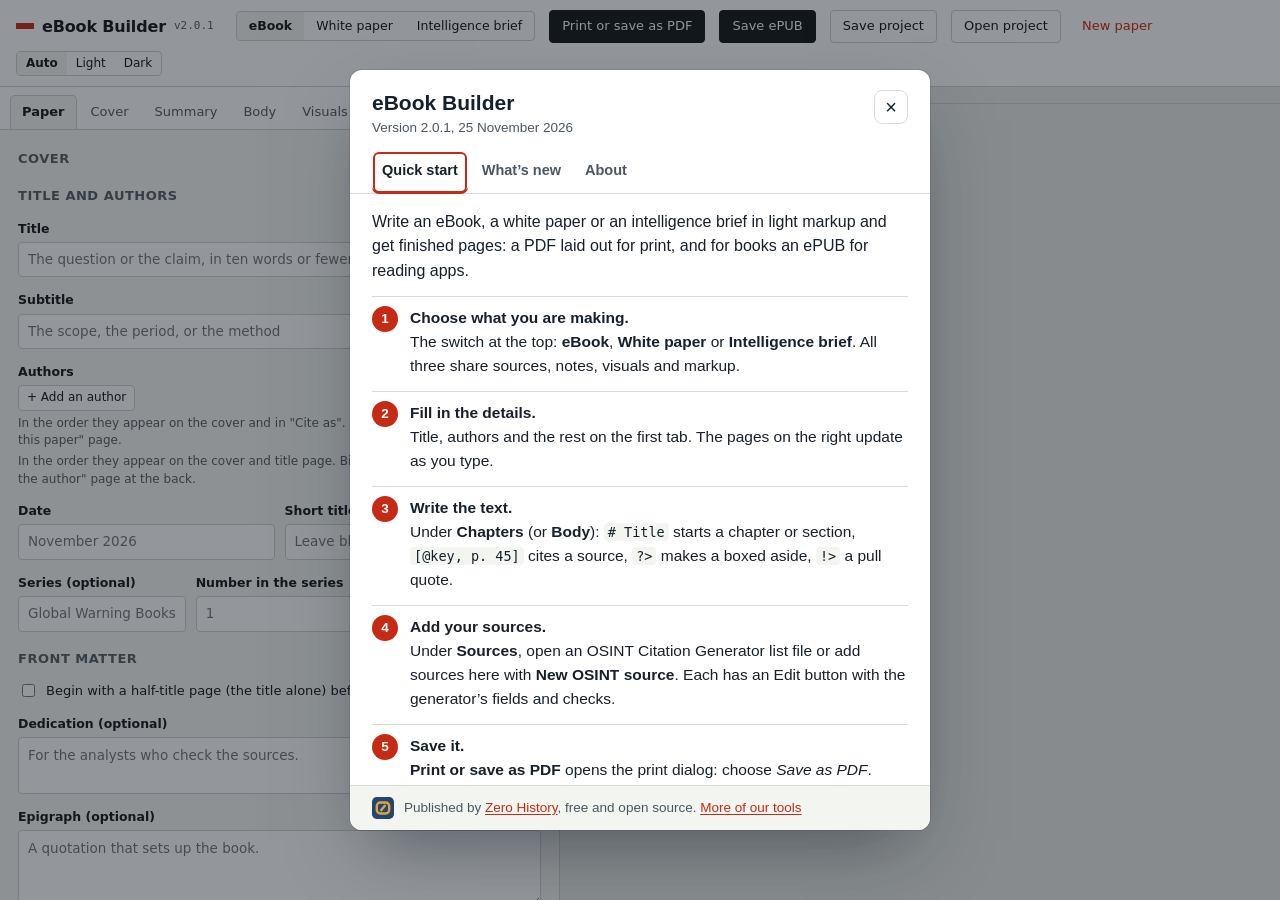
==== commit 082359dc: "2.0.1: About box, quick start, Zero History as publisher The version number beside the name opens a " ====
--- a/src/page.html
+++ b/src/page.html
@@ -35,6 +35,7 @@
 #app .bar h1 { margin: 0 8px 0 0; font-size: 16px; font-weight: 650; letter-spacing: -0.01em; display: flex; align-items: center; gap: 8px; }
 #app .bar h1 .mk { width: 18px; height: 6px; background: var(--accent); display: inline-block; }
 #app .bar .ver { font-family: var(--mono); font-size: 11px; font-weight: 500; color: var(--muted); }
+#app .bar button.ver { border: 0; background: none; padding: 0; cursor: pointer } #app .bar button.ver:hover { text-decoration: underline }
 #app .bar .grow { flex: 1 1 auto; }
 #app .btn { font: inherit; font-size: 13px; font-weight: 500; padding: 6px 12px; border-radius: 4px; border: 1px solid var(--line); background: var(--surface); color: var(--ink); cursor: pointer; white-space: nowrap; }
 #app .btn:hover { border-color: var(--ink); }
@@ -154,11 +155,52 @@
 <script>
 (function () { try { var t = JSON.parse(localStorage.getItem('ebb-theme-v1')); if (t === 'light' || t === 'dark') document.documentElement.setAttribute('data-theme', t); } catch (e) {} })();
 </script>
+<style id="zh-about-css">
+/* About box, shared by Zero History's tools. Uses the tool's own --accent when it has one. */
+.zh-dlg{--zh-bg:#fff;--zh-ink:#16202C;--zh-muted:#4A5763;--zh-line:#D5DCD3;--zh-soft:#F2F5F0;--zh-acc:var(--accent,#24456E);
+  border:0;padding:0;border-radius:12px;width:min(580px,calc(100vw - 24px));max-height:min(760px,calc(100vh - 32px));
+  background:var(--zh-bg);color:var(--zh-ink);box-shadow:0 0 0 1px rgba(22,32,44,.12),0 30px 70px -20px rgba(22,32,44,.5);
+  font:15.5px/1.55 -apple-system,BlinkMacSystemFont,"Segoe UI",Roboto,"Helvetica Neue",Arial,sans-serif;text-align:left;overflow:hidden;flex-direction:column}
+.zh-dlg[open]{display:flex}
+.zh-dlg[data-dark]{--zh-bg:#1B232D;--zh-ink:#E3E8EE;--zh-muted:#AAB5C1;--zh-line:#334050;--zh-soft:#222C38;--zh-acc:var(--accent,#9DBBE3);color-scheme:dark}
+.zh-dlg::backdrop{background:rgba(16,23,32,.45)}
+.zh-dlg *{box-sizing:border-box}
+.zh-dlg header{display:flex;align-items:flex-start;gap:12px;padding:20px 22px 12px}
+.zh-dlg header div{flex:1}
+.zh-dlg h2{margin:0;font-size:21px;line-height:1.2;font-weight:700;color:var(--zh-ink)}
+.zh-dlg .zh-v{margin:3px 0 0;font-size:13.5px;color:var(--zh-muted)}
+.zh-dlg .zh-x{flex:none;width:34px;height:34px;border:1px solid var(--zh-line);border-radius:8px;background:none;color:var(--zh-ink);font-size:20px;line-height:1;cursor:pointer}
+.zh-dlg .zh-tabs{display:flex;gap:4px;padding:0 22px;border-bottom:1px solid var(--zh-line)}
+.zh-dlg .zh-tabs button{border:0;background:none;color:var(--zh-muted);font:inherit;font-size:14.5px;font-weight:600;padding:8px 10px 9px;margin-bottom:-1px;border-bottom:3px solid transparent;cursor:pointer}
+.zh-dlg .zh-tabs button[aria-selected="true"]{color:var(--zh-ink);border-bottom-color:var(--zh-acc)}
+.zh-dlg .zh-body{overflow:auto;padding:16px 22px 18px;flex:1}
+.zh-dlg section p{margin:0 0 12px}
+.zh-dlg .zh-lede{font-size:16px}
+.zh-dlg .zh-steps{margin:0 0 12px;padding:0;list-style:none;counter-reset:zh}
+.zh-dlg .zh-steps li{counter-increment:zh;position:relative;padding:9px 0 9px 38px;border-top:1px solid var(--zh-line)}
+.zh-dlg .zh-steps li::before{content:counter(zh);position:absolute;left:0;top:9px;width:26px;height:26px;border-radius:50%;background:var(--zh-acc);color:var(--zh-bg);font-weight:700;font-size:13.5px;line-height:26px;text-align:center}
+.zh-dlg .zh-steps .zh-st{display:block}
+.zh-dlg h3{margin:16px 0 6px;font-size:16.5px;color:var(--zh-ink)}
+.zh-dlg h3:first-child{margin-top:2px}
+.zh-dlg h3 span{font-weight:400;font-size:13.5px;color:var(--zh-muted);margin-left:4px}
+.zh-dlg ul{margin:0 0 10px;padding-left:20px}
+.zh-dlg li{margin:4px 0}
+.zh-dlg .zh-more{font-size:14px;color:var(--zh-muted)}
+.zh-dlg .zh-links{list-style:none;padding:0;display:grid;gap:4px}
+.zh-dlg a{color:var(--zh-acc);text-underline-offset:.15em}
+.zh-dlg code{font:13.5px ui-monospace,SFMono-Regular,Menlo,Consolas,monospace;background:var(--zh-soft);padding:1px 4px;border-radius:4px}
+.zh-dlg footer{display:flex;align-items:center;gap:10px;padding:11px 22px;background:var(--zh-soft);border-top:1px solid var(--zh-line);font-size:13.5px;color:var(--zh-muted)}
+.zh-dlg footer svg{flex:none}
+.zh-dlg :focus-visible{outline:2px solid var(--zh-acc);outline-offset:2px;border-radius:4px}
+.zh-dlg .zh-tabs button:focus-visible{outline-offset:-3px;border-radius:7px}
+.zh-ver{font:inherit;cursor:pointer}
+@media (max-width:520px){.zh-dlg header,.zh-dlg .zh-body{padding-left:16px;padding-right:16px}.zh-dlg .zh-tabs{padding:0 12px}.zh-dlg footer{padding:10px 16px}}
+</style>
 </head>
 <body>
 <div id="app">
   <header class="bar">
-    <h1><span class="mk"></span>eBook Builder <span class="ver">v2.0</span></h1>
+    <h1><span class="mk"></span>eBook Builder <button type="button" class="ver zh-ver" data-zh-about="news" title="Quick start, what’s new and about">v2.0.1</button></h1>
     <span class="seg kind" role="radiogroup" aria-label="What you are making">
       <label><input type="radio" name="kind" id="kindBook" value="book" checked><span>eBook</span></label>
       <label><input type="radio" name="kind" id="kindPaper" value="paper"><span>White paper</span></label>
@@ -443,5 +485,147 @@
 <script id="osint">/*OSINT*/</script>
 <script id="core">/*CORE*/</script>
 <script id="ui">/*UI*/</script>
+<script id="zh-about">
+/* About this tool: its version, a quick start, what's new, and who publishes it.
+   Shared by the tools Zero History publishes (https://zerohistory.net/tools/).
+   The tool calls ZH_ABOUT.init({...}) with its own words; any element with data-zh-about="start|news|about"
+   opens the box at that tab. It opens by itself once for a newcomer (quick start) and once after each update
+   (what's new), never in a published page. MIT License. */
+var ZH_ABOUT = (function () {
+  'use strict';
+  var C = null, dlg = null, last = null, TABS = [['start', 'Quick start'], ['news', 'What’s new'], ['about', 'About']];
+  function esc(s) { return String(s == null ? '' : s).replace(/[&<>"']/g, function (c) { return { '&': '&amp;', '<': '&lt;', '>': '&gt;', '"': '&quot;', "'": '&#39;' }[c]; }); }
+  // **bold**, *italic*, `code` and [text](https://…), nothing else.
+  function md(s) {
+    return esc(s).replace(/\*\*([^*]+)\*\*/g, '<b>$1</b>').replace(/\*([^*]+)\*/g, '<i>$1</i>').replace(/`([^`]+)`/g, '<code>$1</code>')
+      .replace(/\[([^\]]+)\]\((https?:\/\/[^)\s]+|[\w./-]+\.(?:md|html|pdf|json))\)/g, '<a href="$2" target="_blank" rel="noopener">$1</a>');
+  }
+  function ls(k, v) { try { if (v === undefined) return localStorage.getItem(k); localStorage.setItem(k, v); } catch (e) { return null; } }
+  function dark() {
+    var el = document.body, c;
+    while (el) { c = getComputedStyle(el).backgroundColor; if (c && !/rgba\(.*,\s*0\)$|transparent/.test(c)) break; el = el.parentElement; }
+    var m = /(\d+)\D+(\d+)\D+(\d+)/.exec(c || '');
+    return m ? (0.299 * m[1] + 0.587 * m[2] + 0.114 * m[3]) < 128 : matchMedia('(prefers-color-scheme: dark)').matches;
+  }
+  function build() {
+    var c = C;
+    dlg = document.createElement('dialog');
+    dlg.className = 'zh-dlg';
+    dlg.setAttribute('aria-labelledby', 'zh-h');
+    dlg.innerHTML =
+      '<header><div><h2 id="zh-h">' + esc(c.name) + '</h2><p class="zh-v">Version ' + esc(c.version) + (c.date ? ', ' + esc(c.date) : '') + '</p></div>' +
+      '<button type="button" class="zh-x" aria-label="Close">×</button></header>' +
+      '<div class="zh-tabs" role="tablist" aria-label="About ' + esc(c.name) + '">' + TABS.map(function (t) {
+        return '<button type="button" role="tab" id="zh-t-' + t[0] + '" aria-controls="zh-p-' + t[0] + '" data-zh-tab="' + t[0] + '">' + t[1] + '</button>';
+      }).join('') + '</div>' +
+      '<div class="zh-body">' +
+      '<section role="tabpanel" id="zh-p-start" aria-labelledby="zh-t-start"><p class="zh-lede">' + md(c.tagline) + '</p><ol class="zh-steps">' +
+        c.quick.map(function (q) { return '<li><strong class="zh-st">' + md(q[0]) + '</strong>' + md(q[1]) + '</li>'; }).join('') + '</ol>' +
+        (c.quickMore ? '<p class="zh-more">' + md(c.quickMore) + '</p>' : '') + '</section>' +
+      '<section role="tabpanel" id="zh-p-news" aria-labelledby="zh-t-news">' + c.news.map(function (n) {
+        return '<h3>' + esc(n.v) + (n.date ? ' <span>' + esc(n.date) + '</span>' : '') + '</h3><ul>' + n.items.map(function (i) { return '<li>' + md(i) + '</li>'; }).join('') + '</ul>';
+      }).join('') + '<p class="zh-more">Every change, version by version, is in the <a href="' + esc(c.repo) + '/blob/main/CHANGELOG.md" target="_blank" rel="noopener">changelog</a>.</p></section>' +
+      '<section role="tabpanel" id="zh-p-about" aria-labelledby="zh-t-about">' + c.about.map(function (p) { return '<p>' + md(p) + '</p>'; }).join('') +
+        '<p><b>Your work stays with you.</b> ' + md(c.privacy) + '</p>' +
+        '<p>' + md(c.license) + '</p>' +
+        '<ul class="zh-links">' + [['Source code on GitHub', c.repo], ['Report a problem or ask for a change', c.repo + '/issues']].concat(c.links || []).map(function (l) {
+          return '<li><a href="' + esc(l[1]) + '" target="_blank" rel="noopener">' + esc(l[0]) + '</a></li>'; }).join('') + '</ul></section>' +
+      '</div>' +
+      '<footer><svg viewBox="0 0 64 64" width="22" height="22" aria-hidden="true"><rect width="64" height="64" rx="14" fill="#24456E"/><rect x="14" y="16" width="36" height="32" rx="10" fill="none" stroke="#D9A440" stroke-width="7"/><path d="M25 41 39 23" stroke="#D9A440" stroke-width="7"/></svg>' +
+        '<span>Published by <a href="https://zerohistory.net/" target="_blank" rel="noopener">Zero History</a>, free and open source. <a href="https://zerohistory.net/tools/" target="_blank" rel="noopener">More of our tools</a></span></footer>';
+    document.body.appendChild(dlg);
+    dlg.querySelector('.zh-x').addEventListener('click', function () { dlg.close(); });
+    dlg.addEventListener('click', function (e) {
+      if (e.target === dlg) dlg.close();
+      var t = e.target.closest && e.target.closest('[data-zh-tab]');
+      if (t) show(t.getAttribute('data-zh-tab'), false);
+    });
+    dlg.addEventListener('keydown', function (e) {
+      var t = e.target.closest && e.target.closest('[data-zh-tab]');
+      if (!t) return;
+      var i = TABS.map(function (x) { return x[0]; }).indexOf(t.getAttribute('data-zh-tab'));
+      var j = { ArrowRight: i + 1, ArrowLeft: i - 1, Home: 0, End: TABS.length - 1 }[e.key];
+      if (j === undefined) return;
+      e.preventDefault(); show(TABS[(j + TABS.length) % TABS.length][0], true);
+    });
+    dlg.addEventListener('close', function () { if (last && last.focus && document.contains(last)) last.focus(); });
+  }
+  function show(tab, focus) {
+    TABS.forEach(function (t) {
+      var on = t[0] === tab, b = dlg.querySelector('#zh-t-' + t[0]);
+      b.setAttribute('aria-selected', on); b.tabIndex = on ? 0 : -1;
+      dlg.querySelector('#zh-p-' + t[0]).hidden = !on;
+      if (on && focus) b.focus();
+    });
+    dlg.querySelector('.zh-body').scrollTop = 0;
+  }
+  function open(tab) {
+    if (!C) return;
+    if (!dlg) build();
+    last = document.activeElement;
+    if (dark()) dlg.setAttribute('data-dark', ''); else dlg.removeAttribute('data-dark');
+    show(tab || 'news', false);
+    if (!dlg.open) { if (dlg.showModal) dlg.showModal(); else dlg.setAttribute('open', ''); }
+    dlg.querySelector('#zh-t-' + (tab || 'news')).focus();
+  }
+  function init(cfg) {
+    C = cfg;
+    document.addEventListener('click', function (e) {
+      var t = e.target.closest && e.target.closest('[data-zh-about]');
+      if (!t) return;
+      e.preventDefault();
+      var d = t.closest('details'); if (d) d.open = false;
+      open(t.getAttribute('data-zh-about') || 'news');
+    });
+    var pub = false; try { pub = !!(cfg.published && cfg.published()); } catch (e) {}
+    if (pub || cfg.auto === false || /[?&]about=0\b/.test(location.search)) return;
+    var key = cfg.key + '-seen', seen = ls(key), returning = false;
+    try { returning = !!(cfg.returning && cfg.returning()); } catch (e) {}
+    if (seen === cfg.version) return;
+    var tab = seen || returning ? 'news' : 'start';
+    ls(key, cfg.version);
+    setTimeout(function () { if (!document.querySelector('dialog[open]')) open(tab); }, 600);
+  }
+  return { init: init, open: open, version: function () { return C && C.version; } };
+})();
+</script>
+<script id="zh-about-cfg">
+ZH_ABOUT.init({
+  key: 'ebb-about',
+  name: 'eBook Builder',
+  version: '2.0.1',
+  date: '25 November 2026',
+  repo: 'https://github.com/gmichaelrapp/IntelBriefingBuilder',
+  tagline: 'Write an eBook, a white paper or an intelligence brief in light markup and get finished pages: a PDF laid out for print, and for books an ePUB for reading apps.',
+  quick: [
+    ['Choose what you are making.', 'The switch at the top: **eBook**, **White paper** or **Intelligence brief**. All three share sources, notes, visuals and markup.'],
+    ['Fill in the details.', 'Title, authors and the rest on the first tab. The pages on the right update as you type.'],
+    ['Write the text.', 'Under **Chapters** (or **Body**): `# Title` starts a chapter or section, `[@key, p. 45]` cites a source, `?>` makes a boxed aside, `!>` a pull quote.'],
+    ['Add your sources.', 'Under **Sources**, open an OSINT Citation Generator list file or add sources here with **New OSINT source**. Each has an Edit button with the generator’s fields and checks.'],
+    ['Save it.', '**Print or save as PDF** opens the print dialog: choose *Save as PDF*. **Save ePUB** makes the reading-app version. **Save project** keeps your working copy as a file.']
+  ],
+  quickMore: 'Your work is kept in this browser between visits, but a saved project file is the copy to trust.',
+  news: [
+    { v: '2.0.1', date: '25 November 2026', items: [
+      '**About this tool.** Press the version number beside the name for a quick start, what’s new, and where the tool comes from.',
+      'Published by Zero History, and now also at [zerohistory.net/tools/ebook](https://zerohistory.net/tools/ebook/). The GitHub Pages address keeps working.'] },
+    { v: '2.0', date: 'November 2026', items: [
+      '**eBooks:** cover, title and copyright pages, contents, parts and chapters, notes, and running heads, in four page sizes and two typefaces.',
+      '**Save ePUB:** an EPUB 3 package that passes EPUBCheck, with pop-up notes and embedded fonts.',
+      '**Cover designer:** five layouts, saved as an image too.',
+      '**Edit sources here:** every source has the Citation Generator’s fields, preview and checks, and edits go back out as a list file.'] },
+    { v: '1.3', date: 'October 2026', items: [
+      '**Several authors**, each with a biography, listed on the cover and in a Chicago-style “Cite as” line.'] }
+  ],
+  about: [
+    'Version 2 of the White Paper Builder. White papers have a cover, contents, an executive summary, numbered sections with footnotes, appendices and an “About this paper” page; intelligence briefs have a full-bleed cover, numbered stories with “So, why does this matter?” boxes, and a Sources page.',
+    'Pages are laid out with Paged.js, and the fonts are built in, so the PDF looks the same on every computer. Made by G. Michael Rapp.'
+  ],
+  privacy: 'The tool runs entirely in your browser and nothing is sent anywhere. Your project is kept on this device until you save it as a file.',
+  license: 'The code is under the MIT License. Paged.js and the fonts are by others, under their own licenses, listed in NOTICE.md.',
+  links: [['Notices for the parts by others', 'NOTICE.md']],
+  returning: function () { return !!localStorage.getItem('ebb-doc-v1'); }
+});
+</script>
 </body>
 </html>
